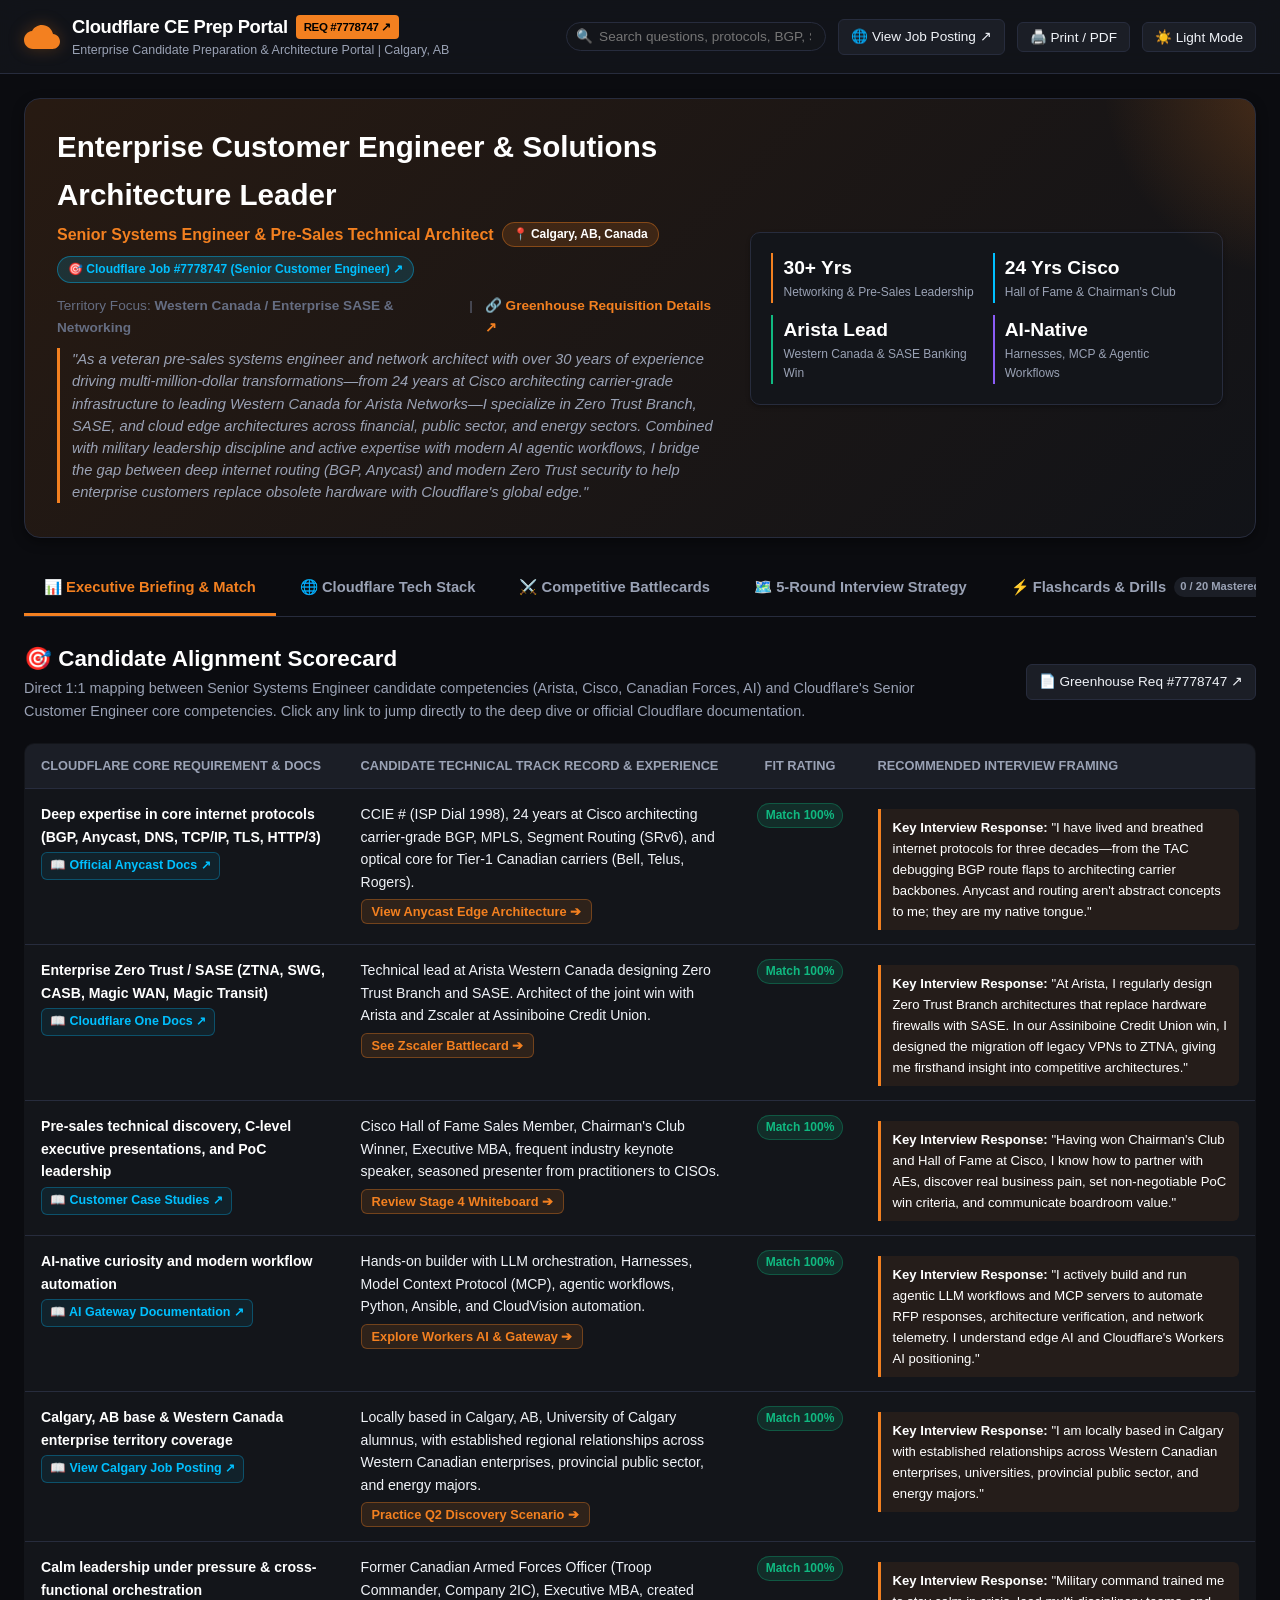
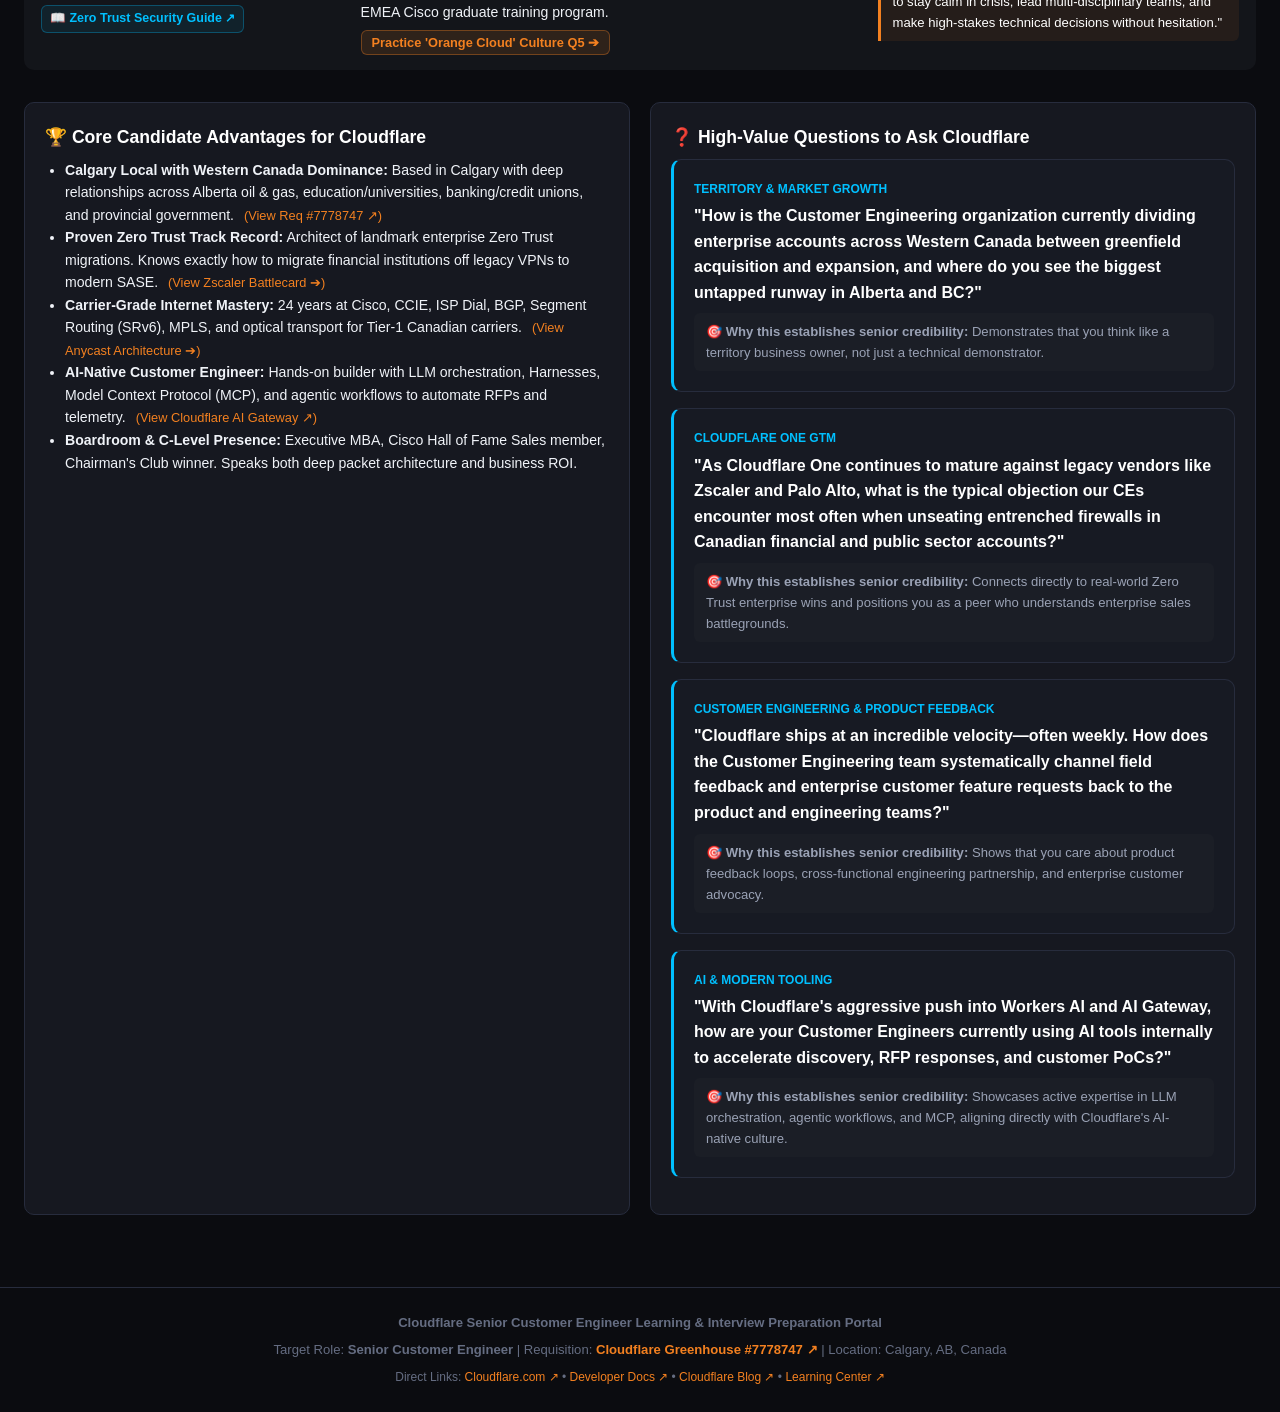
==== cloudflare-ce-prep/index.html @ 0f56efe7 "Initial commit: Cloudflare Senior Customer Engineer Interview Prep Portal" ====
<!DOCTYPE html>
<html lang="en">
<head>
  <meta charset="UTF-8">
  <meta name="viewport" content="width=device-width, initial-scale=1.0">
  <title>Cloudflare Senior Customer Engineer - Interview Preparation & Architecture Portal</title>
  <link rel="stylesheet" href="styles.css">
  <link rel="icon" href="data:image/svg+xml,<svg xmlns='http://www.w3.org/2000/svg' viewBox='0 0 24 24' fill='%23F38020'><path d='M19.35 10.04C18.67 6.59 15.64 4 12 4 9.11 4 6.6 5.64 5.35 8.04 2.34 8.36 0 10.91 0 14c0 3.31 2.69 6 6 6h13c2.76 0 5-2.24 5-5 0-2.64-2.05-4.78-4.65-4.96z'/></svg>">
</head>
<body>

  <!-- Top Navigation Bar -->
  <header class="top-nav">
    <div class="brand-section">
      <svg class="cf-cloud-logo" viewBox="0 0 24 24">
        <path d="M19.35 10.04C18.67 6.59 15.64 4 12 4 9.11 4 6.6 5.64 5.35 8.04 2.34 8.36 0 10.91 0 14c0 3.31 2.69 6 6 6h13c2.76 0 5-2.24 5-5 0-2.64-2.05-4.78-4.65-4.96z"/>
      </svg>
      <div class="brand-text">
        <h1>
          Cloudflare CE Prep Portal 
          <a href="https://job-boards.greenhouse.io/cloudflare/jobs/7778747?gh_jid=7778747" target="_blank" rel="noopener noreferrer" class="badge-orange-link" title="Click to view live job posting on Greenhouse">
            Req #7778747 ↗
          </a>
        </h1>
        <div class="brand-subtitle">Enterprise Candidate Preparation & Architecture Portal | Calgary, AB</div>
      </div>
    </div>

    <div class="nav-actions">
      <div class="search-container">
        <span class="search-icon">🔍</span>
        <input type="text" id="globalSearchInput" class="search-input" placeholder="Search questions, protocols, BGP, SASE...">
      </div>
      <a href="https://job-boards.greenhouse.io/cloudflare/jobs/7778747?gh_jid=7778747" target="_blank" rel="noopener noreferrer" class="action-btn" title="Open Job Requisition">
        🌐 View Job Posting ↗
      </a>
      <button class="action-btn" onclick="window.print()">🖨️ Print / PDF</button>
      <button class="theme-toggle-btn" id="themeToggleBtn">
        <span>☀️ Light Mode</span>
      </button>
    </div>
  </header>

  <!-- Main Container -->
  <main class="app-container">

    <!-- Candidate Hero Banner -->
    <section class="hero-banner">
      <div class="hero-grid">
        <div class="candidate-header" id="candidateHeader">
          <!-- Populated by app.js with active clickable links -->
        </div>
        <div class="hero-stats-card">
          <div class="stats-grid" id="heroStatsGrid">
            <!-- Populated by app.js -->
          </div>
        </div>
      </div>
    </section>

    <!-- Main Navigation Tabs (Clickable Anchors with URL Hash Synchronization) -->
    <nav class="main-tabs-container">
      <ul class="tab-nav">
        <li>
          <a href="#dashboardTab" class="tab-btn active" data-tab="dashboardTab">
            📊 Executive Briefing & Match
          </a>
        </li>
        <li>
          <a href="#techDeepDiveTab" class="tab-btn" data-tab="techDeepDiveTab">
            🌐 Cloudflare Tech Stack
          </a>
        </li>
        <li>
          <a href="#battlecardsTab" class="tab-btn" data-tab="battlecardsTab">
            ⚔️ Competitive Battlecards
          </a>
        </li>
        <li>
          <a href="#interviewStagesTab" class="tab-btn" data-tab="interviewStagesTab">
            🗺️ 5-Round Interview Strategy
          </a>
        </li>
        <li>
          <a href="#flashcardsTab" class="tab-btn" data-tab="flashcardsTab">
            ⚡ Flashcards & Drills <span class="tab-badge" id="masteredProgressText">0/20 Mastered</span>
          </a>
        </li>
        <li>
          <a href="#mockInterviewTab" class="tab-btn" data-tab="mockInterviewTab">
            🎯 Mock Interview Q&A
          </a>
        </li>
        <li>
          <a href="#troubleshootingTab" class="tab-btn" data-tab="troubleshootingTab">
            🔧 Troubleshooting Lab
          </a>
        </li>
        <li>
          <a href="#blueprintsTab" class="tab-btn" data-tab="blueprintsTab">
            📐 Architecture Blueprints
          </a>
        </li>
      </ul>
    </nav>

    <!-- TAB 1: Dashboard & Match Matrix -->
    <div class="tab-content active" id="dashboardTab">
      <div class="section-header">
        <div>
          <h2 class="section-title">🎯 Candidate Alignment Scorecard</h2>
          <p class="section-desc">
            Direct 1:1 mapping between Senior Systems Engineer candidate competencies (Arista, Cisco, Canadian Forces, AI) and Cloudflare's Senior Customer Engineer core competencies. Click any link to jump directly to the deep dive or official Cloudflare documentation.
          </p>
        </div>
        <a href="https://job-boards.greenhouse.io/cloudflare/jobs/7778747?gh_jid=7778747" target="_blank" rel="noopener noreferrer" class="action-btn">
          📄 Greenhouse Req #7778747 ↗
        </a>
      </div>

      <div style="overflow-x: auto; margin-bottom: 2rem;">
        <table class="matrix-table">
          <thead>
            <tr>
              <th>Cloudflare Core Requirement & Docs</th>
              <th>Candidate Technical Track Record & Experience</th>
              <th style="text-align: center;">Fit Rating</th>
              <th>Recommended Interview Framing</th>
            </tr>
          </thead>
          <tbody id="alignmentMatrixBody">
            <!-- Populated dynamically by app.js with click-through links -->
          </tbody>
        </table>
      </div>

      <!-- Quick Briefing Summary -->
      <div class="grid-2">
        <div class="card">
          <div class="card-title">
            <span>🏆 Core Candidate Advantages for Cloudflare</span>
          </div>
          <ul style="padding-left: 20px; font-size: 0.88rem; color: var(--text-main); line-height: 1.6;">
            <li>
              <strong>Calgary Local with Western Canada Dominance:</strong> Based in Calgary with deep relationships across Alberta oil & gas, education/universities, banking/credit unions, and provincial government.
              <a href="https://job-boards.greenhouse.io/cloudflare/jobs/7778747?gh_jid=7778747" target="_blank" rel="noopener noreferrer" style="margin-left: 6px; font-size: 0.8rem;">(View Req #7778747 ↗)</a>
            </li>
            <li>
              <strong>Proven Zero Trust Track Record:</strong> Architect of landmark enterprise Zero Trust migrations. Knows exactly how to migrate financial institutions off legacy VPNs to modern SASE.
              <a href="#battlecardsTab" onclick="window.switchTab('battlecardsTab')" style="margin-left: 6px; font-size: 0.8rem;">(View Zscaler Battlecard ➔)</a>
            </li>
            <li>
              <strong>Carrier-Grade Internet Mastery:</strong> 24 years at Cisco, CCIE, ISP Dial, BGP, Segment Routing (SRv6), MPLS, and optical transport for Tier-1 Canadian carriers.
              <a href="#techDeepDiveTab" onclick="window.switchTab('techDeepDiveTab')" style="margin-left: 6px; font-size: 0.8rem;">(View Anycast Architecture ➔)</a>
            </li>
            <li>
              <strong>AI-Native Customer Engineer:</strong> Hands-on builder with LLM orchestration, Harnesses, Model Context Protocol (MCP), and agentic workflows to automate RFPs and telemetry.
              <a href="https://developers.cloudflare.com/ai-gateway/" target="_blank" rel="noopener noreferrer" style="margin-left: 6px; font-size: 0.8rem;">(View Cloudflare AI Gateway ↗)</a>
            </li>
            <li>
              <strong>Boardroom & C-Level Presence:</strong> Executive MBA, Cisco Hall of Fame Sales member, Chairman's Club winner. Speaks both deep packet architecture and business ROI.
            </li>
          </ul>
        </div>

        <div class="card">
          <div class="card-title">
            <span>❓ High-Value Questions to Ask Cloudflare</span>
          </div>
          <div id="questionsForTimContainer">
            <!-- Populated by app.js -->
          </div>
        </div>
      </div>
    </div>

    <!-- TAB 2: Cloudflare Technology Stack Deep Dive -->
    <div class="tab-content" id="techDeepDiveTab">
      <div class="section-header">
        <div>
          <h2 class="section-title">🌐 Cloudflare Edge Architecture & Product Deep Dive</h2>
          <p class="section-desc">
            Deep technical architecture guides on Cloudflare's core pillars with direct click-throughs to official Cloudflare developer documentation and interactive practice modules.
          </p>
        </div>
      </div>

      <div class="grid-2" id="techDeepDiveContainer">
        <!-- Populated dynamically by app.js with external docs & internal links -->
      </div>
    </div>

    <!-- TAB 3: Competitive Battlecards -->
    <div class="tab-content" id="battlecardsTab">
      <div class="section-header">
        <div>
          <h2 class="section-title">⚔️ Competitive Battlecards: Cloudflare vs Legacy & SASE Vendors</h2>
          <p class="section-desc">
            How to decisively win against Zscaler, Palo Alto Networks, Fortinet, and Akamai during technical discovery and architectural shootouts, leveraged by real-world enterprise pre-sales experience.
          </p>
        </div>
      </div>

      <div class="grid-2" id="battlecardsContainer">
        <!-- Populated by app.js with comparison links -->
      </div>
    </div>

    <!-- TAB 4: 5-Stage Interview Process Strategy -->
    <div class="tab-content" id="interviewStagesTab">
      <div class="section-header">
        <div>
          <h2 class="section-title">🗺️ 5-Round Interview Strategy & Playbook</h2>
          <p class="section-desc">
            Step-by-step navigation through the entire Cloudflare hiring process—from the initial Recruiter Screen to the technical architecture whiteboard and "The Orange Cloud" cultural round.
          </p>
        </div>
      </div>

      <div id="interviewStagesContainer">
        <!-- Populated by app.js -->
      </div>
    </div>

    <!-- TAB 5: Interactive Flashcards & Drills -->
    <div class="tab-content" id="flashcardsTab">
      <div class="section-header">
        <div>
          <h2 class="section-title">⚡ Interactive Technical Flashcards & Drills</h2>
          <p class="section-desc">
            Test and sharpen your recall on Anycast, Cloudflare One, MTU clamping, 5xx status codes, and consultative sales methodology. Click card or press <strong>Space</strong> to flip; use <strong>Arrow keys</strong> to navigate. Click through to official documentation on each card.
          </p>
        </div>
      </div>

      <div class="flashcard-controls">
        <div class="category-filter-bar" id="cardCategoryFilters">
          <!-- Populated by app.js -->
        </div>
        <button class="action-btn" id="toggleMasteredBtn">⭐ Mark as Mastered</button>
      </div>

      <div class="flashcard-scene">
        <div class="flashcard" id="activeFlashcard">
          <!-- Front Face -->
          <div class="flashcard-face flashcard-front">
            <div class="card-top-bar">
              <span class="card-badge badge-orange" id="cardCategoryText">Category</span>
              <span class="card-num-indicator" id="cardCounterIndicator">Card 1 of 20</span>
            </div>
            <div class="card-question-text" id="cardQuestionText">
              Loading question...
            </div>
            <div class="card-bottom-bar">
              <span>Press Space or Click to Reveal Answer</span>
              <span class="flip-prompt">🔄 Flip Card</span>
            </div>
          </div>

          <!-- Back Face -->
          <div class="flashcard-face flashcard-back">
            <div class="card-top-bar">
              <span class="card-badge badge-green">Answer & Analysis</span>
              <span class="card-num-indicator">Cloudflare Architecture</span>
            </div>
            <div class="card-answer-text" id="cardAnswerText">
              Loading answer...
            </div>
            <div id="cardTakeawayText" style="font-size: 0.85rem; color: var(--cf-orange); margin-top: 10px; border-top: 1px solid var(--border-color); padding-top: 8px;">
            </div>
            <div class="card-bottom-bar">
              <span>Click to Flip Back</span>
              <span class="flip-prompt">🔄 Flip</span>
            </div>
          </div>
        </div>
      </div>

      <div class="flashcard-deck-nav">
        <button class="deck-nav-btn" id="prevCardBtn" title="Previous Card (Left Arrow)">◀</button>
        <button class="deck-nav-btn" id="nextCardBtn" title="Next Card (Right Arrow)">▶</button>
      </div>
    </div>

    <!-- TAB 6: Mock Interview Simulator -->
    <div class="tab-content" id="mockInterviewTab">
      <div class="section-header">
        <div>
          <h2 class="section-title">🎯 Mock Interview Practice Simulator</h2>
          <p class="section-desc">
            Real questions asked in Cloudflare Customer Engineer interviews. Practice delivering crisp, high-impact 2-minute answers using the built-in timer. Click external references to read official Cloudflare articles on each topic.
          </p>
        </div>
      </div>

      <!-- Practice Timer Bar -->
      <div class="interview-tool-bar">
        <div style="display: flex; align-items: center; gap: 12px;">
          <div class="timer-box">
            <span style="font-size: 0.85rem; color: var(--text-muted);">Pacing Timer:</span>
            <span class="timer-display" id="timerDisplay">02:00</span>
          </div>
          <button class="action-btn" id="timerToggleBtn">▶️ Start</button>
          <button class="action-btn" id="timerResetBtn">🔄 Reset</button>
        </div>
        <div style="font-size: 0.82rem; color: var(--text-dim);">
          💡 Aim for 90 to 120 seconds per answer: Situation -> Architectural Decision -> Measurable Business Outcome.
        </div>
      </div>

      <div id="mockInterviewList">
        <!-- Populated by app.js with documentation links & practice timers -->
      </div>
    </div>

    <!-- TAB 7: Troubleshooting Lab -->
    <div class="tab-content" id="troubleshootingTab">
      <div class="section-header">
        <div>
          <h2 class="section-title">🔧 Cloudflare 5xx Error Diagnostic Lab</h2>
          <p class="section-desc">
            Customer Engineers must be master troubleshooters under pressure. Click through the error codes below for root cause analysis, exact CLI diagnostic commands, and direct links to official Cloudflare troubleshooting documentation.
          </p>
        </div>
      </div>

      <div class="error-tabs" id="errorTabsNav">
        <!-- Populated by app.js -->
      </div>

      <div class="trouble-detail-card" id="errorDetailCard">
        <!-- Populated by app.js -->
      </div>
    </div>

    <!-- TAB 8: Architecture Blueprints -->
    <div class="tab-content" id="blueprintsTab">
      <div class="section-header">
        <div>
          <h2 class="section-title">📐 Enterprise Architecture Blueprints</h2>
          <p class="section-desc">
            Visual reference diagrams for whiteboarding during Stage 4 of the interview: Cloudflare One SASE migration, Magic Transit DDoS protection, and Keyless SSL banking architecture.
          </p>
        </div>
      </div>

      <!-- Blueprint 1: Cloudflare One Hybrid Enterprise Migration -->
      <div class="blueprint-card">
        <div class="card-title">
          <span>🏛️ Blueprint 1: Financial / Enterprise Zero Trust Migration (Reference Blueprint)</span>
          <div style="display: flex; gap: 8px;">
            <a href="https://developers.cloudflare.com/cloudflare-one/architecture/" target="_blank" rel="noopener noreferrer" class="external-doc-link">
              📚 Reference Architecture Docs ↗
            </a>
            <span class="card-badge badge-blue">Cloudflare One</span>
          </div>
        </div>
        <p style="font-size: 0.88rem; color: var(--text-muted); margin-bottom: 12px;">
          How an Enterprise Customer Engineer architects a zero trust migration for an enterprise with 50+ branches and 3,000 hybrid workers from expensive MPLS and legacy VPN concentrators to Cloudflare Magic WAN + Cloudflare Access.
        </p>

        <div class="blueprint-diagram">
+----------------------------------------------------------------------------------------------------+
|                                 ENTERPRISE EDGE TRANSFORMATION BLUEPRINT                           |
+----------------------------------------------------------------------------------------------------+

 [ REMOTE / HYBRID WORKERS ]                [ BRANCH OFFICES (50 Sites) ]
  - Laptops / Mobile Devices                 - Dual Commodity Broadband (Internet)
  - Cloudflare WARP Client (WireGuard)       - Existing Edge Router / CPE
          |                                            |
          | WireGuard Encrypted                        | Anycast GRE / IPsec Tunnels
          v                                            v
+----------------------------------------------------------------------------------------------------+
|                         CLOUDFLARE GLOBAL ANYCAST EDGE (330+ Cities)                               |
|                                                                                                    |
|  [ MAGIC WAN ] <---> [ CLOUDFLARE GATEWAY ] <---> [ CLOUDFLARE ACCESS (ZTNA) ]                     |
|  * Anycast GRE/IPsec   * Outbound SWG & DNS Filter  * Identity-Aware Reverse Proxy (Okta/Azure AD) |
|  * Auto MSS Clamping   * DLP & Remote Browser Isol. * Device Posture Validation (CrowdStrike)       |
|  * Magic Firewall L4   * Full TLS Inspection        * Zero Open Inbound Ports                       |
|                                                                                                    |
|                     [ ARGO SMART ROUTING & PRIVATE FIBER BACKBONE ]                                |
+----------------------------------------------------------------------------------------------------+
                 |                                                |
                 | Outbound-only TLS Tunnel                       | Magic WAN Anycast Direct
                 | ('cloudflared' Daemon)                         | Tunnel Interconnect
                 v                                                v
    +---------------------------+                    +---------------------------+
    |   AWS / AZURE CLOUD VPC   |                    | ON-PREM DATA CENTER (HQ)  |
    |  - Internal Microservices |                    |  - Core Banking / ERP     |
    |  - Zero Public Inbound IPs|                    |  - Active Directory / HSM |
    |  - No VPN Concentrators   |                    |  - Keyless SSL Key Server |
    +---------------------------+                    +---------------------------+
        </div>
        <div class="talking-point-box">
          💡 <strong>Whiteboard Narrative:</strong> "Notice that the corporate data center and cloud VPCs have ZERO open inbound firewall ports. Inbound attacks are physically impossible because traffic is pulled via outbound-only 'cloudflared' tunnels. Branch offices route directly to Cloudflare via Anycast GRE, cutting MPLS costs by over 50% while improving latency."
        </div>
        <div style="margin-top: 10px; display: flex; gap: 10px;">
          <button class="click-through-btn" onclick="window.switchTab('battlecardsTab')">
            ⚔️ Review Zscaler Battlecard ➔
          </button>
          <a href="https://developers.cloudflare.com/cloudflare-one/connections/connect-networks/" target="_blank" rel="noopener noreferrer" class="external-doc-link">
            📖 'cloudflared' Tunnel Guide ↗
          </a>
        </div>
      </div>

      <!-- Blueprint 2: Magic Transit DDoS Scrubbing -->
      <div class="blueprint-card">
        <div class="card-title">
          <span>🛡️ Blueprint 2: Magic Transit & BGP Anycast DDoS Mitigation</span>
          <div style="display: flex; gap: 8px;">
            <a href="https://developers.cloudflare.com/magic-transit/" target="_blank" rel="noopener noreferrer" class="external-doc-link">
              📚 Magic Transit Docs ↗
            </a>
            <span class="card-badge badge-orange">Layer 3/4 Protection</span>
          </div>
        </div>
        <p style="font-size: 0.88rem; color: var(--text-muted); margin-bottom: 12px;">
          How Cloudflare protects customer IP subnets (/24 or larger) from multi-terabit volumetric attacks without latency-inducing scrubbing centers.
        </p>

        <div class="blueprint-diagram">
           [ MALICIOUS ACTOR / BOTNET ]                       [ LEGITIMATE USERS / CLIENTS ]
             (800 Gbps SYN/UDP Flood)                            (Normal TCP / Web Traffic)
                        \                                                    /
                         \                                                  /
                          v                                                v
            +------------------------------------------------------------------------------------+
            |                          GLOBAL INTERNET ROUTING (BGP)                             |
            |   Cloudflare announces Customer /24 IP Prefix from ALL 330+ Cities via BGP Anycast |
            +------------------------------------------------------------------------------------+
                                                      |
                                                      v
            +------------------------------------------------------------------------------------+
            |                       CLOUDFLARE ANYCAST EDGE DATA CENTERS                         |
            |                                                                                    |
            |   [ POP 1: Calgary ]               [ POP 2: Seattle ]            [ POP 3: Frankfurt]  |
            |   Absorbs 4 Gbps                   Absorbs 8 Gbps                Absorbs 12 Gbps       |
            |          |                                |                             |          |
            |   [ GATEBOT & XDP/eBPF ]           [ GATEBOT & XDP/eBPF ]        [ GATEBOT & eBPF ]|
            |   Drops volumetric attack          Drops volumetric attack       Drops attack      |
            |   at NIC line-rate (0ms)           at NIC line-rate              at NIC line-rate  |
            |                                                                                    |
            |                     >>> ONLY CLEAN, FILTERED TRAFFIC REMAINS <<<                   |
            +------------------------------------------------------------------------------------+
                                                      |
                                                      | Clean Packets Encapsulated via
                                                      | Anycast GRE / IPsec or Cloudflare Network
                                                      | Interconnect (CNI)
                                                      v
                                      +-------------------------------+
                                      | CUSTOMER ON-PREM DATA CENTER  |
                                      |   - Edge Routers & Servers    |
                                      |   - Normal, Uninterrupted Op  |
                                      +-------------------------------+
        </div>
        <div class="talking-point-box">
          💡 <strong>Whiteboard Narrative:</strong> "Unlike legacy DDoS vendors who divert traffic to centralized 'scrubbing centers' causing massive latency spikes, Cloudflare absorbs volumetric attacks locally using Gatebot and eBPF at line rate on the NIC. The customer's on-prem router only receives clean, decapsulated packets via Anycast GRE."
        </div>
        <div style="margin-top: 10px; display: flex; gap: 10px;">
          <button class="click-through-btn" onclick="window.switchTab('mockInterviewTab', 'accordion-q7')">
            🎯 Practice DDoS Mitigation Scenario (Q7) ➔
          </button>
          <a href="https://blog.cloudflare.com/how-cloudflare-mitigates-bgp-leaks/" target="_blank" rel="noopener noreferrer" class="external-doc-link">
            📖 BGP Route Leak Mitigation Blog ↗
          </a>
        </div>
      </div>
    </div>

  </main>

  <!-- Footer -->
  <footer>
    <div style="margin-bottom: 6px;">
      <strong>Cloudflare Senior Customer Engineer Learning & Interview Preparation Portal</strong>
    </div>
    <div style="margin-bottom: 8px;">
      Target Role: <strong>Senior Customer Engineer</strong> | 
      Requisition: <a href="https://job-boards.greenhouse.io/cloudflare/jobs/7778747?gh_jid=7778747" target="_blank" rel="noopener noreferrer" style="font-weight: 700; color: var(--cf-orange);">Cloudflare Greenhouse #7778747 ↗</a> | 
      Location: Calgary, AB, Canada
    </div>
    <div style="font-size: 0.75rem; color: var(--text-dim);">
      Direct Links: 
      <a href="https://www.cloudflare.com" target="_blank" rel="noopener noreferrer">Cloudflare.com ↗</a> &bull; 
      <a href="https://developers.cloudflare.com" target="_blank" rel="noopener noreferrer">Developer Docs ↗</a> &bull; 
      <a href="https://blog.cloudflare.com" target="_blank" rel="noopener noreferrer">Cloudflare Blog ↗</a> &bull; 
      <a href="https://www.cloudflare.com/learning/" target="_blank" rel="noopener noreferrer">Learning Center ↗</a>
    </div>
  </footer>

  <script src="data.js"></script>
  <script src="app.js"></script>
</body>
</html>
---- cloudflare-ce-prep/styles.css ----
:root {
  --bg-primary: #0b0c10;
  --bg-secondary: #13151a;
  --bg-tertiary: #1b1e26;
  --bg-card: rgba(24, 27, 36, 0.85);
  --bg-card-hover: rgba(32, 36, 48, 0.95);
  --border-color: #272c3d;
  --border-focus: #f38020;
  
  --text-main: #f0f3f8;
  --text-muted: #9aa2b5;
  --text-dim: #656d82;

  --cf-orange: #f38020;
  --cf-orange-hover: #faad3f;
  --cf-orange-glow: rgba(243, 128, 32, 0.25);
  
  --accent-blue: #00c0ff;
  --accent-green: #10b981;
  --accent-purple: #8b5cf6;
  --accent-red: #ef4444;
  --accent-amber: #f59e0b;

  --font-sans: -apple-system, BlinkMacSystemFont, "Segoe UI", Roboto, "Helvetica Neue", Arial, sans-serif;
  --font-mono: "SF Mono", Consolas, "Liberation Mono", Menlo, Courier, monospace;

  --shadow-sm: 0 2px 4px rgba(0, 0, 0, 0.3);
  --shadow-md: 0 4px 12px rgba(0, 0, 0, 0.4);
  --shadow-lg: 0 8px 24px rgba(0, 0, 0, 0.5);
  --shadow-orange: 0 0 20px rgba(243, 128, 32, 0.3);

  --radius-sm: 6px;
  --radius-md: 10px;
  --radius-lg: 16px;
  --radius-full: 9999px;
  
  --transition: all 0.2s cubic-bezier(0.16, 1, 0.3, 1);
}

/* Light Mode Overrides */
body.light-theme {
  --bg-primary: #f6f8fb;
  --bg-secondary: #ffffff;
  --bg-tertiary: #edf1f7;
  --bg-card: #ffffff;
  --bg-card-hover: #f9fbfd;
  --border-color: #d8e0eb;
  --text-main: #111827;
  --text-muted: #4b5563;
  --text-dim: #9ca3af;
  --shadow-sm: 0 1px 3px rgba(0, 0, 0, 0.08);
  --shadow-md: 0 4px 6px -1px rgba(0, 0, 0, 0.1);
  --shadow-lg: 0 10px 15px -3px rgba(0, 0, 0, 0.1);
}

* {
  box-sizing: border-box;
  margin: 0;
  padding: 0;
}

body {
  font-family: var(--font-sans);
  background-color: var(--bg-primary);
  color: var(--text-main);
  line-height: 1.6;
  overflow-x: hidden;
  min-height: 100vh;
}

/* Global Link Styling */
a {
  color: var(--cf-orange);
  text-decoration: none;
  transition: var(--transition);
  cursor: pointer;
}

a:hover {
  color: var(--cf-orange-hover);
  text-decoration: underline;
}

/* Specific Click-Through & Pill Links */
.click-through-btn, .click-through-link {
  display: inline-flex;
  align-items: center;
  gap: 6px;
  background: rgba(243, 128, 32, 0.12);
  color: var(--cf-orange);
  border: 1px solid rgba(243, 128, 32, 0.35);
  padding: 4px 10px;
  border-radius: var(--radius-sm);
  font-size: 0.8rem;
  font-weight: 600;
  text-decoration: none;
  cursor: pointer;
  transition: var(--transition);
  margin-top: 6px;
}

.click-through-btn:hover, .click-through-link:hover {
  background: var(--cf-orange);
  color: #000;
  border-color: var(--cf-orange);
  text-decoration: none;
  box-shadow: 0 0 10px var(--cf-orange-glow);
  transform: translateY(-1px);
}

.external-doc-link {
  display: inline-flex;
  align-items: center;
  gap: 5px;
  color: var(--accent-blue);
  background: rgba(0, 192, 255, 0.08);
  border: 1px solid rgba(0, 192, 255, 0.3);
  padding: 3px 8px;
  border-radius: var(--radius-sm);
  font-size: 0.78rem;
  font-weight: 600;
  text-decoration: none;
  transition: var(--transition);
  margin-top: 4px;
}

.external-doc-link:hover {
  background: var(--accent-blue);
  color: #000;
  border-color: var(--accent-blue);
  text-decoration: none;
  transform: translateY(-1px);
}

/* Header & Top Bar */
.top-nav {
  position: sticky;
  top: 0;
  z-index: 100;
  background-color: rgba(19, 21, 26, 0.94);
  backdrop-filter: blur(12px);
  border-bottom: 1px solid var(--border-color);
  padding: 0.75rem 1.5rem;
  display: flex;
  justify-content: space-between;
  align-items: center;
}

.brand-section {
  display: flex;
  align-items: center;
  gap: 12px;
}

.cf-cloud-logo {
  width: 36px;
  height: 36px;
  fill: var(--cf-orange);
  filter: drop-shadow(0 0 8px var(--cf-orange-glow));
}

.brand-text h1 {
  font-size: 1.15rem;
  font-weight: 700;
  color: #fff;
  letter-spacing: -0.02em;
  display: flex;
  align-items: center;
  gap: 8px;
}

.badge-orange-link {
  background: var(--cf-orange);
  color: #000 !important;
  font-size: 0.72rem;
  font-weight: 800;
  padding: 3px 8px;
  border-radius: 4px;
  text-transform: uppercase;
  text-decoration: none !important;
  display: inline-flex;
  align-items: center;
  gap: 4px;
  transition: var(--transition);
}

.badge-orange-link:hover {
  background: var(--cf-orange-hover);
  box-shadow: 0 0 12px var(--cf-orange-glow);
  transform: translateY(-1px);
}

.brand-subtitle {
  font-size: 0.78rem;
  color: var(--text-muted);
}

.nav-actions {
  display: flex;
  align-items: center;
  gap: 12px;
}

.theme-toggle-btn, .action-btn {
  background: var(--bg-tertiary);
  color: var(--text-main);
  border: 1px solid var(--border-color);
  padding: 6px 12px;
  border-radius: var(--radius-sm);
  cursor: pointer;
  font-size: 0.85rem;
  display: flex;
  align-items: center;
  gap: 6px;
  text-decoration: none;
  transition: var(--transition);
}

.theme-toggle-btn:hover, .action-btn:hover {
  background: var(--border-color);
  border-color: var(--cf-orange);
  color: #fff;
  text-decoration: none;
}

/* App Container */
.app-container {
  max-width: 1400px;
  margin: 0 auto;
  padding: 1.5rem;
}

/* Candidate Hero Banner */
.hero-banner {
  background: linear-gradient(135deg, rgba(243, 128, 32, 0.12) 0%, rgba(19, 21, 26, 0.8) 100%);
  border: 1px solid var(--border-color);
  border-radius: var(--radius-lg);
  padding: 1.5rem 2rem;
  margin-bottom: 1.5rem;
  position: relative;
  overflow: hidden;
  box-shadow: var(--shadow-md);
}

.hero-banner::after {
  content: "";
  position: absolute;
  top: -50%;
  right: -20%;
  width: 400px;
  height: 400px;
  background: radial-gradient(circle, var(--cf-orange-glow) 0%, transparent 70%);
  pointer-events: none;
}

.hero-grid {
  display: grid;
  grid-template-columns: 1.4fr 1fr;
  gap: 2rem;
  align-items: center;
}

.candidate-header h2 {
  font-size: 1.85rem;
  font-weight: 800;
  color: #fff;
  margin-bottom: 4px;
}

.candidate-title {
  font-size: 1rem;
  color: var(--cf-orange);
  font-weight: 600;
  margin-bottom: 12px;
  display: flex;
  flex-wrap: wrap;
  gap: 8px;
  align-items: center;
}

.candidate-pill {
  background: rgba(243, 128, 32, 0.15);
  border: 1px solid rgba(243, 128, 32, 0.4);
  color: #fff;
  font-size: 0.75rem;
  padding: 2px 10px;
  border-radius: var(--radius-full);
}

.target-job-link {
  background: rgba(0, 192, 255, 0.15);
  border: 1px solid rgba(0, 192, 255, 0.4);
  color: var(--accent-blue) !important;
  font-size: 0.75rem;
  padding: 3px 10px;
  border-radius: var(--radius-full);
  display: inline-flex;
  align-items: center;
  gap: 5px;
  font-weight: 700;
  text-decoration: none !important;
  transition: var(--transition);
}

.target-job-link:hover {
  background: var(--accent-blue);
  color: #000 !important;
  box-shadow: 0 0 12px rgba(0, 192, 255, 0.4);
  transform: translateY(-1px);
}

.contact-links-bar {
  display: flex;
  gap: 12px;
  margin-top: 8px;
  font-size: 0.85rem;
}

.contact-link {
  color: var(--text-muted);
  display: inline-flex;
  align-items: center;
  gap: 4px;
  text-decoration: none;
}

.contact-link:hover {
  color: var(--cf-orange);
  text-decoration: underline;
}

.pitch-quote {
  font-style: italic;
  font-size: 0.92rem;
  color: var(--text-muted);
  border-left: 3px solid var(--cf-orange);
  padding-left: 12px;
  margin: 10px 0;
  line-height: 1.5;
}

.hero-stats-card {
  background: var(--bg-secondary);
  border: 1px solid var(--border-color);
  border-radius: var(--radius-md);
  padding: 1.25rem;
  box-shadow: var(--shadow-sm);
}

.stats-grid {
  display: grid;
  grid-template-columns: repeat(2, 1fr);
  gap: 12px;
}

.stat-item {
  border-left: 2px solid var(--border-color);
  padding-left: 10px;
}

.stat-item.highlight-orange { border-color: var(--cf-orange); }
.stat-item.highlight-blue { border-color: var(--accent-blue); }
.stat-item.highlight-green { border-color: var(--accent-green); }
.stat-item.highlight-purple { border-color: var(--accent-purple); }

.stat-value {
  font-size: 1.2rem;
  font-weight: 800;
  color: #fff;
}

.stat-label {
  font-size: 0.75rem;
  color: var(--text-muted);
}

/* Main Navigation Tabs */
.main-tabs-container {
  margin-bottom: 1.5rem;
  border-bottom: 1px solid var(--border-color);
  display: flex;
  justify-content: space-between;
  align-items: center;
  overflow-x: auto;
}

.tab-nav {
  display: flex;
  gap: 4px;
  list-style: none;
}

.tab-btn {
  background: transparent;
  border: none;
  border-bottom: 3px solid transparent;
  color: var(--text-muted);
  font-size: 0.92rem;
  font-weight: 600;
  padding: 0.85rem 1.25rem;
  cursor: pointer;
  display: flex;
  align-items: center;
  gap: 8px;
  white-space: nowrap;
  text-decoration: none !important;
  transition: var(--transition);
}

.tab-btn:hover {
  color: #fff;
  border-bottom-color: rgba(243, 128, 32, 0.4);
}

.tab-btn.active {
  color: var(--cf-orange);
  border-bottom-color: var(--cf-orange);
}

.tab-badge {
  background: var(--bg-tertiary);
  color: var(--text-muted);
  font-size: 0.7rem;
  padding: 1px 6px;
  border-radius: var(--radius-full);
}

.tab-btn.active .tab-badge {
  background: var(--cf-orange);
  color: #000;
}

/* Global Search Input in Nav */
.search-container {
  position: relative;
  min-width: 260px;
}

.search-input {
  width: 100%;
  background: var(--bg-secondary);
  border: 1px solid var(--border-color);
  border-radius: var(--radius-full);
  color: var(--text-main);
  padding: 6px 14px 6px 32px;
  font-size: 0.85rem;
  outline: none;
  transition: var(--transition);
}

.search-input:focus {
  border-color: var(--cf-orange);
  box-shadow: 0 0 10px var(--cf-orange-glow);
}

.search-icon {
  position: absolute;
  left: 10px;
  top: 50%;
  transform: translateY(-50%);
  color: var(--text-dim);
  font-size: 0.85rem;
}

/* Tab Panels */
.tab-content {
  display: none;
  animation: fadeIn 0.25s ease-in-out;
}

.tab-content.active {
  display: block;
}

@keyframes fadeIn {
  from { opacity: 0; transform: translateY(6px); }
  to { opacity: 1; transform: translateY(0); }
}

/* Grid Layouts */
.section-header {
  margin-bottom: 1.25rem;
  display: flex;
  justify-content: space-between;
  align-items: center;
  flex-wrap: wrap;
  gap: 12px;
}

.section-title {
  font-size: 1.4rem;
  font-weight: 700;
  color: #fff;
  display: flex;
  align-items: center;
  gap: 10px;
}

.section-desc {
  font-size: 0.9rem;
  color: var(--text-muted);
  max-width: 900px;
}

.grid-2 {
  display: grid;
  grid-template-columns: repeat(2, 1fr);
  gap: 1.25rem;
}

.grid-3 {
  display: grid;
  grid-template-columns: repeat(3, 1fr);
  gap: 1.25rem;
}

/* Card Styling */
.card {
  background: var(--bg-card);
  border: 1px solid var(--border-color);
  border-radius: var(--radius-md);
  padding: 1.25rem;
  transition: var(--transition);
  position: relative;
  display: flex;
  flex-direction: column;
}

.card:hover {
  border-color: rgba(243, 128, 32, 0.5);
  box-shadow: var(--shadow-md);
}

.card-title {
  font-size: 1.1rem;
  font-weight: 700;
  color: #fff;
  margin-bottom: 8px;
  display: flex;
  align-items: center;
  justify-content: space-between;
  flex-wrap: wrap;
  gap: 8px;
}

.card-badge {
  font-size: 0.7rem;
  padding: 2px 8px;
  border-radius: var(--radius-full);
  text-transform: uppercase;
  font-weight: 700;
}

.badge-blue { background: rgba(0, 192, 255, 0.15); color: var(--accent-blue); border: 1px solid rgba(0, 192, 255, 0.3); }
.badge-green { background: rgba(16, 185, 129, 0.15); color: var(--accent-green); border: 1px solid rgba(16, 185, 129, 0.3); }
.badge-purple { background: rgba(139, 92, 246, 0.15); color: var(--accent-purple); border: 1px solid rgba(139, 92, 246, 0.3); }
.badge-orange { background: rgba(243, 128, 32, 0.15); color: var(--cf-orange); border: 1px solid rgba(243, 128, 32, 0.3); }

/* Alignment Matrix Table */
.matrix-table {
  width: 100%;
  border-collapse: collapse;
  background: var(--bg-secondary);
  border: 1px solid var(--border-color);
  border-radius: var(--radius-md);
  overflow: hidden;
}

.matrix-table th {
  background: var(--bg-tertiary);
  color: var(--text-muted);
  font-size: 0.8rem;
  font-weight: 700;
  text-transform: uppercase;
  text-align: left;
  padding: 12px 16px;
  border-bottom: 1px solid var(--border-color);
}

.matrix-table td {
  padding: 14px 16px;
  border-bottom: 1px solid var(--border-color);
  font-size: 0.88rem;
  vertical-align: top;
}

.matrix-table tr:hover {
  background: rgba(255, 255, 255, 0.02);
}

.rating-pill {
  background: rgba(16, 185, 129, 0.15);
  color: var(--accent-green);
  border: 1px solid rgba(16, 185, 129, 0.3);
  font-weight: 700;
  font-size: 0.75rem;
  padding: 2px 8px;
  border-radius: var(--radius-full);
  display: inline-block;
}

.talking-point-box {
  background: rgba(243, 128, 32, 0.08);
  border-left: 3px solid var(--cf-orange);
  padding: 8px 12px;
  border-radius: 0 var(--radius-sm) var(--radius-sm) 0;
  margin-top: 6px;
  font-size: 0.82rem;
  color: #fff;
}

/* Flashcards Interactive Deck */
.flashcard-controls {
  display: flex;
  justify-content: space-between;
  align-items: center;
  margin-bottom: 1rem;
  flex-wrap: wrap;
  gap: 12px;
}

.category-filter-bar {
  display: flex;
  gap: 6px;
  flex-wrap: wrap;
}

.filter-btn {
  background: var(--bg-secondary);
  color: var(--text-muted);
  border: 1px solid var(--border-color);
  padding: 6px 12px;
  border-radius: var(--radius-full);
  font-size: 0.8rem;
  cursor: pointer;
  transition: var(--transition);
}

.filter-btn.active, .filter-btn:hover {
  background: var(--cf-orange);
  color: #000;
  font-weight: 600;
  border-color: var(--cf-orange);
}

.flashcard-scene {
  perspective: 1200px;
  max-width: 850px;
  margin: 0 auto 1.5rem auto;
  height: 380px;
  cursor: pointer;
}

.flashcard {
  width: 100%;
  height: 100%;
  position: relative;
  transform-style: preserve-3d;
  transition: transform 0.5s cubic-bezier(0.4, 0, 0.2, 1);
  border-radius: var(--radius-lg);
  box-shadow: var(--shadow-lg);
}

.flashcard.flipped {
  transform: rotateY(180deg);
}

.flashcard-face {
  position: absolute;
  width: 100%;
  height: 100%;
  backface-visibility: hidden;
  border-radius: var(--radius-lg);
  border: 2px solid var(--border-color);
  padding: 2rem 2.5rem;
  display: flex;
  flex-direction: column;
  justify-content: space-between;
  background: linear-gradient(145deg, var(--bg-secondary) 0%, var(--bg-tertiary) 100%);
}

.flashcard-face.flashcard-front {
  border-color: rgba(243, 128, 32, 0.4);
}

.flashcard-face.flashcard-back {
  transform: rotateY(180deg);
  background: linear-gradient(145deg, #151821 0%, #1c212e 100%);
  border-color: var(--cf-orange);
}

.card-top-bar {
  display: flex;
  justify-content: space-between;
  align-items: center;
}

.card-num-indicator {
  font-family: var(--font-mono);
  font-size: 0.8rem;
  color: var(--text-dim);
}

.card-question-text {
  font-size: 1.35rem;
  font-weight: 700;
  color: #fff;
  line-height: 1.45;
}

.card-answer-text {
  font-size: 1rem;
  color: var(--text-main);
  line-height: 1.6;
  white-space: pre-line;
  overflow-y: auto;
  padding-right: 8px;
  max-height: 200px;
}

.card-bottom-bar {
  display: flex;
  justify-content: space-between;
  align-items: center;
  font-size: 0.82rem;
  color: var(--text-dim);
}

.flip-prompt {
  display: flex;
  align-items: center;
  gap: 6px;
  color: var(--cf-orange);
  font-weight: 600;
}

.flashcard-deck-nav {
  display: flex;
  justify-content: center;
  align-items: center;
  gap: 16px;
}

.deck-nav-btn {
  background: var(--bg-tertiary);
  color: #fff;
  border: 1px solid var(--border-color);
  width: 44px;
  height: 44px;
  border-radius: 50%;
  display: flex;
  align-items: center;
  justify-content: center;
  cursor: pointer;
  transition: var(--transition);
  font-size: 1.1rem;
}

.deck-nav-btn:hover {
  background: var(--cf-orange);
  color: #000;
  border-color: var(--cf-orange);
}

/* Mock Interview Interactive Simulator */
.interview-tool-bar {
  background: var(--bg-secondary);
  border: 1px solid var(--border-color);
  border-radius: var(--radius-md);
  padding: 1rem 1.25rem;
  margin-bottom: 1.5rem;
  display: flex;
  justify-content: space-between;
  align-items: center;
  flex-wrap: wrap;
  gap: 12px;
}

.timer-box {
  display: flex;
  align-items: center;
  gap: 10px;
  background: var(--bg-tertiary);
  padding: 6px 14px;
  border-radius: var(--radius-full);
  border: 1px solid var(--border-color);
}

.timer-display {
  font-family: var(--font-mono);
  font-size: 1.2rem;
  font-weight: 700;
  color: var(--cf-orange);
}

.timer-btn {
  background: transparent;
  border: none;
  color: var(--text-muted);
  cursor: pointer;
  font-size: 0.85rem;
  display: flex;
  align-items: center;
}

.timer-btn:hover {
  color: #fff;
}

.question-accordion {
  border: 1px solid var(--border-color);
  border-radius: var(--radius-md);
  margin-bottom: 1rem;
  background: var(--bg-secondary);
  overflow: hidden;
  transition: var(--transition);
}

.accordion-header {
  padding: 1.1rem 1.4rem;
  display: flex;
  justify-content: space-between;
  align-items: center;
  cursor: pointer;
  background: var(--bg-card);
  user-select: none;
}

.accordion-header:hover {
  background: var(--bg-card-hover);
}

.accordion-title-group {
  display: flex;
  align-items: center;
  gap: 12px;
}

.accordion-title {
  font-size: 1.05rem;
  font-weight: 700;
  color: #fff;
}

.accordion-body {
  padding: 1.4rem;
  border-top: 1px solid var(--border-color);
  display: none;
  background: var(--bg-secondary);
}

.accordion-body.open {
  display: block;
}

.question-prompt {
  font-size: 1.05rem;
  color: #fff;
  font-weight: 600;
  margin-bottom: 1rem;
  padding: 12px 16px;
  background: rgba(255, 255, 255, 0.03);
  border-left: 4px solid var(--cf-orange);
  border-radius: var(--radius-sm);
}

.talking-points-panel {
  background: rgba(0, 192, 255, 0.06);
  border: 1px solid rgba(0, 192, 255, 0.2);
  border-radius: var(--radius-sm);
  padding: 12px 16px;
  margin-bottom: 1rem;
}

.talking-points-panel h4 {
  color: var(--accent-blue);
  font-size: 0.85rem;
  text-transform: uppercase;
  margin-bottom: 6px;
  display: flex;
  align-items: center;
  gap: 6px;
}

.talking-points-panel ul {
  padding-left: 20px;
  font-size: 0.88rem;
  color: var(--text-main);
}

.model-answer-panel {
  background: rgba(16, 185, 129, 0.05);
  border: 1px solid rgba(16, 185, 129, 0.25);
  border-radius: var(--radius-sm);
  padding: 14px 16px;
  margin-bottom: 1rem;
}

.model-answer-panel h4 {
  color: var(--accent-green);
  font-size: 0.85rem;
  text-transform: uppercase;
  margin-bottom: 8px;
  display: flex;
  align-items: center;
  gap: 6px;
}

.model-answer-content {
  font-size: 0.92rem;
  line-height: 1.6;
  color: var(--text-main);
  white-space: pre-line;
}

/* Troubleshooting Diagnostic Interactive Tree */
.error-tabs {
  display: flex;
  gap: 8px;
  margin-bottom: 1.25rem;
  flex-wrap: wrap;
}

.error-tab-btn {
  background: var(--bg-secondary);
  border: 1px solid var(--border-color);
  color: var(--text-muted);
  padding: 8px 14px;
  border-radius: var(--radius-sm);
  cursor: pointer;
  font-family: var(--font-mono);
  font-weight: 700;
  font-size: 0.9rem;
  transition: var(--transition);
}

.error-tab-btn:hover {
  border-color: var(--cf-orange);
  color: #fff;
}

.error-tab-btn.active {
  background: var(--cf-orange);
  color: #000;
  border-color: var(--cf-orange);
}

.trouble-detail-card {
  background: var(--bg-secondary);
  border: 1px solid var(--border-color);
  border-radius: var(--radius-md);
  padding: 1.5rem;
}

.code-badge-large {
  font-family: var(--font-mono);
  font-size: 2rem;
  font-weight: 900;
  color: var(--cf-orange);
  margin-bottom: 4px;
}

/* Architecture Blueprint Section */
.blueprint-card {
  background: var(--bg-secondary);
  border: 1px solid var(--border-color);
  border-radius: var(--radius-md);
  padding: 1.5rem;
  margin-bottom: 1.5rem;
}

.blueprint-diagram {
  background: #08090c;
  border: 1px solid var(--border-color);
  border-radius: var(--radius-sm);
  padding: 1.5rem;
  margin: 1rem 0;
  font-family: var(--font-mono);
  font-size: 0.82rem;
  line-height: 1.5;
  color: var(--accent-blue);
  overflow-x: auto;
  white-space: pre;
}

/* Battlecard Visual */
.battlecard {
  background: var(--bg-secondary);
  border: 1px solid var(--border-color);
  border-radius: var(--radius-md);
  padding: 1.25rem;
  position: relative;
  overflow: hidden;
}

.battlecard::before {
  content: "";
  position: absolute;
  top: 0;
  left: 0;
  width: 4px;
  height: 100%;
  background: var(--cf-orange);
}

.vs-header {
  font-size: 1.25rem;
  font-weight: 800;
  color: #fff;
  margin-bottom: 8px;
  display: flex;
  align-items: center;
  gap: 8px;
}

.battlecard-weakness {
  background: rgba(239, 68, 68, 0.06);
  border: 1px solid rgba(239, 68, 68, 0.2);
  border-radius: var(--radius-sm);
  padding: 10px 12px;
  margin: 10px 0;
}

.battlecard-weakness h5 {
  color: var(--accent-red);
  font-size: 0.8rem;
  text-transform: uppercase;
  margin-bottom: 4px;
}

.battlecard-pitch {
  background: rgba(243, 128, 32, 0.08);
  border: 1px solid rgba(243, 128, 32, 0.25);
  border-radius: var(--radius-sm);
  padding: 10px 12px;
  margin-top: 10px;
}

.battlecard-pitch h5 {
  color: var(--cf-orange);
  font-size: 0.8rem;
  text-transform: uppercase;
  margin-bottom: 4px;
}

/* Footer */
footer {
  border-top: 1px solid var(--border-color);
  padding: 1.5rem 0;
  margin-top: 3rem;
  text-align: center;
  font-size: 0.82rem;
  color: var(--text-dim);
}

/* Responsive Breakpoints */
@media (max-width: 992px) {
  .hero-grid {
    grid-template-columns: 1fr;
  }
  .grid-2, .grid-3 {
    grid-template-columns: 1fr;
  }
  .flashcard-scene {
    height: 420px;
  }
}

@media (max-width: 600px) {
  .app-container {
    padding: 0.75rem;
  }
  .top-nav {
    flex-direction: column;
    align-items: flex-start;
    gap: 8px;
  }
  .nav-actions {
    width: 100%;
    justify-content: space-between;
  }
  .flashcard-scene {
    height: 480px;
  }
  .flashcard-face {
    padding: 1.25rem;
  }
  .card-question-text {
    font-size: 1.1rem;
  }
}
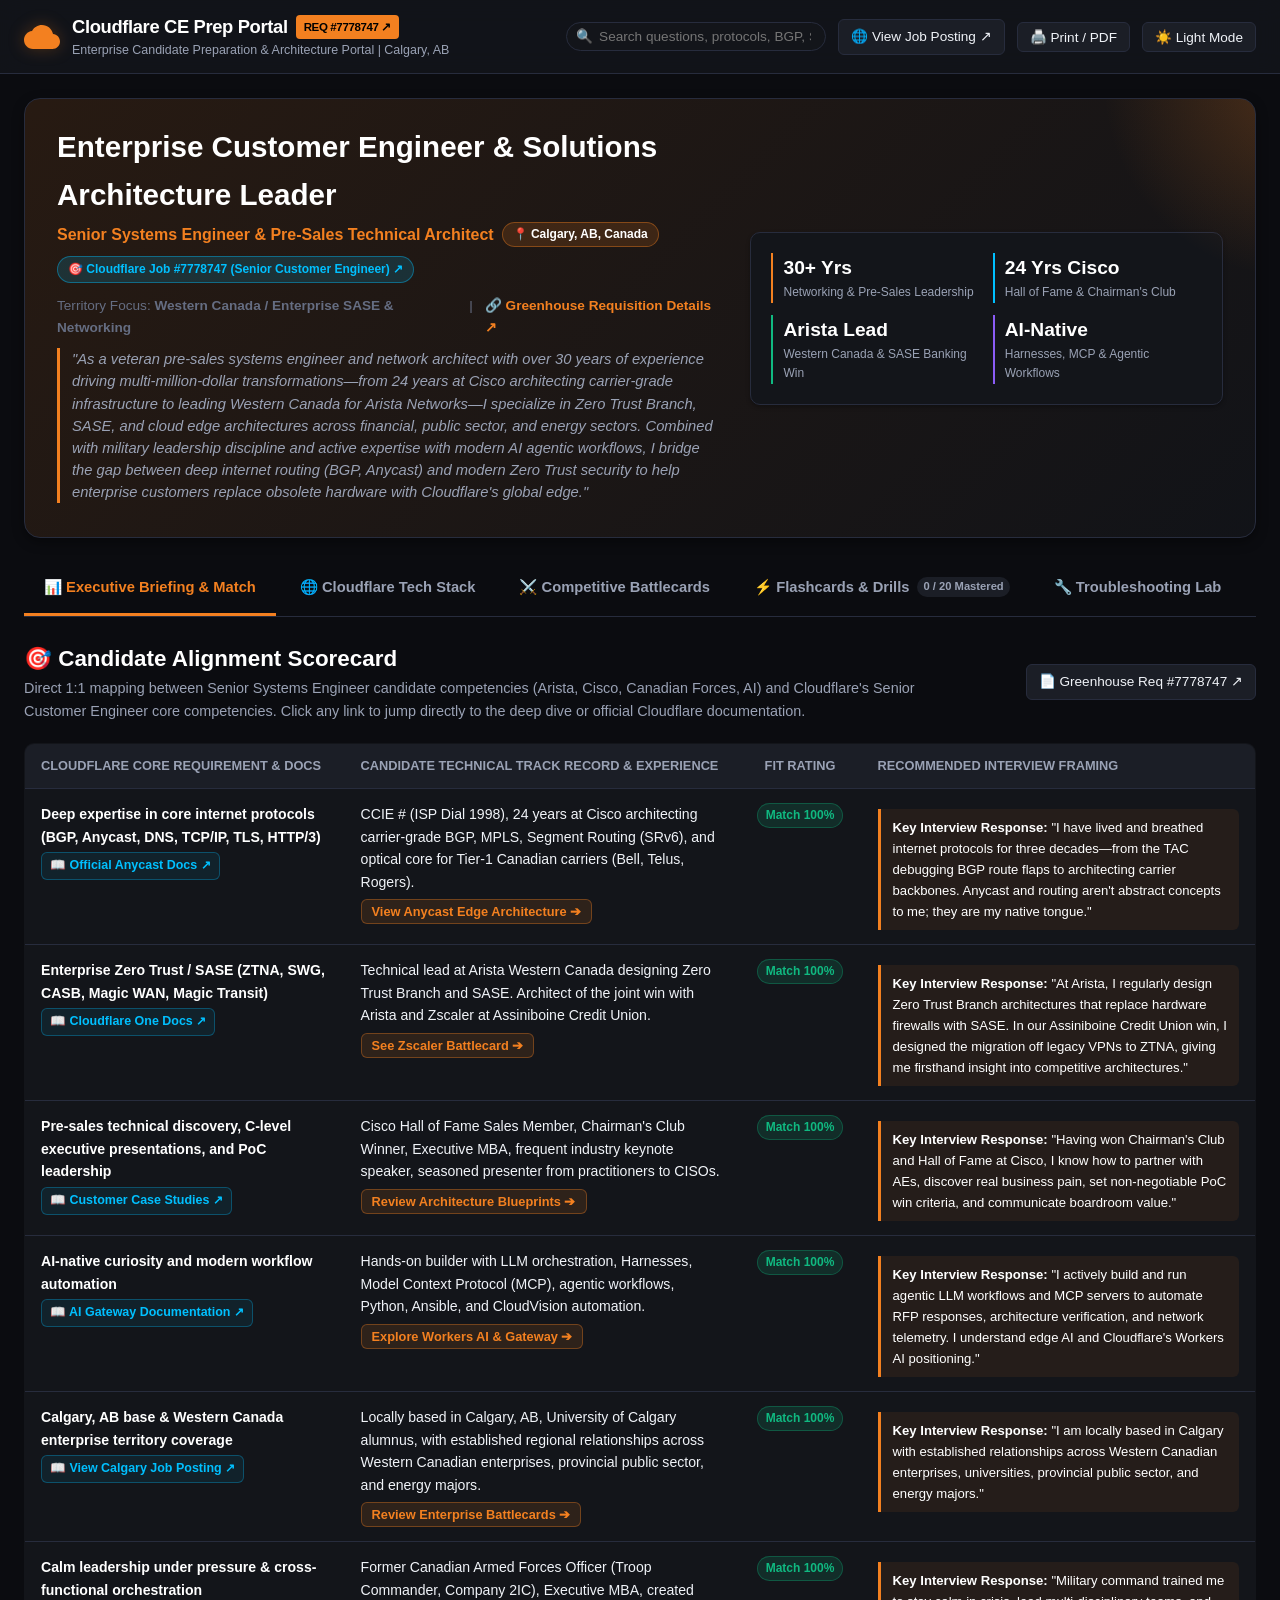
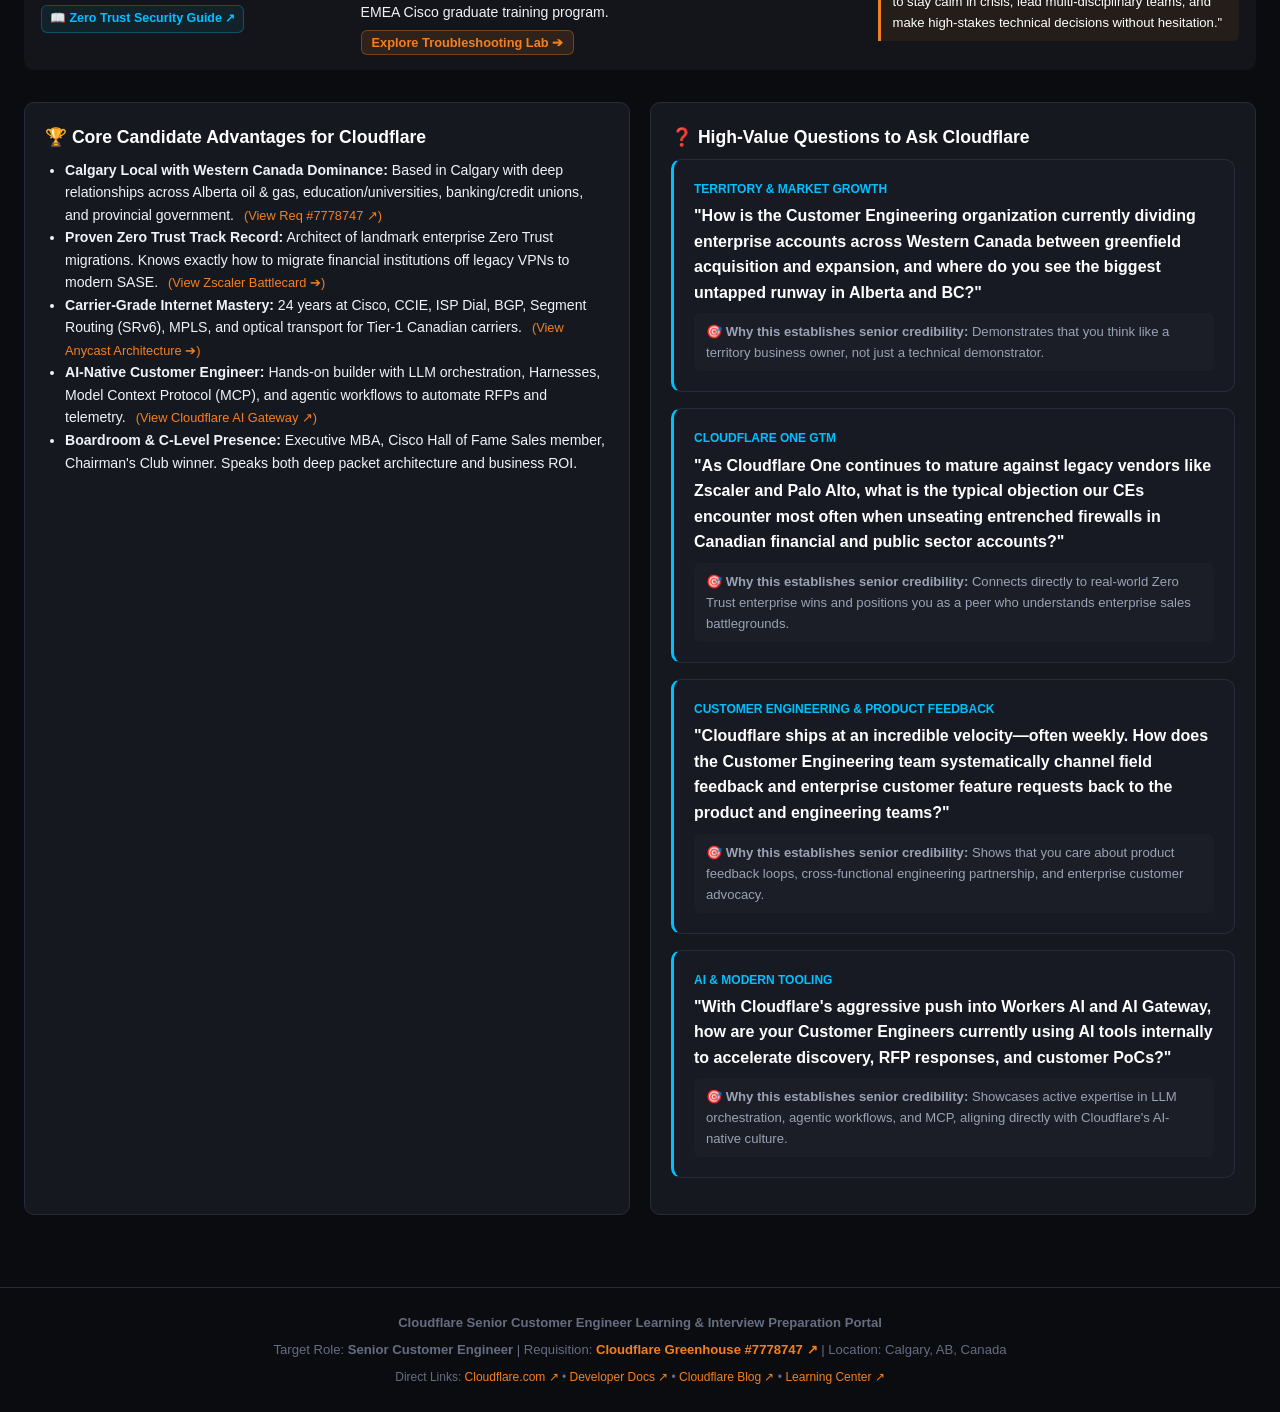
==== commit f58d9a6b: "made website changes" ====
--- a/cloudflare-ce-prep/index.html
+++ b/cloudflare-ce-prep/index.html
@@ -77,18 +77,8 @@
           </a>
         </li>
         <li>
-          <a href="#interviewStagesTab" class="tab-btn" data-tab="interviewStagesTab">
-            🗺️ 5-Round Interview Strategy
-          </a>
-        </li>
-        <li>
           <a href="#flashcardsTab" class="tab-btn" data-tab="flashcardsTab">
             ⚡ Flashcards & Drills <span class="tab-badge" id="masteredProgressText">0/20 Mastered</span>
-          </a>
-        </li>
-        <li>
-          <a href="#mockInterviewTab" class="tab-btn" data-tab="mockInterviewTab">
-            🎯 Mock Interview Q&A
           </a>
         </li>
         <li>
@@ -206,23 +196,7 @@
       </div>
     </div>
 
-    <!-- TAB 4: 5-Stage Interview Process Strategy -->
-    <div class="tab-content" id="interviewStagesTab">
-      <div class="section-header">
-        <div>
-          <h2 class="section-title">🗺️ 5-Round Interview Strategy & Playbook</h2>
-          <p class="section-desc">
-            Step-by-step navigation through the entire Cloudflare hiring process—from the initial Recruiter Screen to the technical architecture whiteboard and "The Orange Cloud" cultural round.
-          </p>
-        </div>
-      </div>
-
-      <div id="interviewStagesContainer">
-        <!-- Populated by app.js -->
-      </div>
-    </div>
-
-    <!-- TAB 5: Interactive Flashcards & Drills -->
+    <!-- TAB 4: Interactive Flashcards & Drills -->
     <div class="tab-content" id="flashcardsTab">
       <div class="section-header">
         <div>
@@ -282,38 +256,7 @@
       </div>
     </div>
 
-    <!-- TAB 6: Mock Interview Simulator -->
-    <div class="tab-content" id="mockInterviewTab">
-      <div class="section-header">
-        <div>
-          <h2 class="section-title">🎯 Mock Interview Practice Simulator</h2>
-          <p class="section-desc">
-            Real questions asked in Cloudflare Customer Engineer interviews. Practice delivering crisp, high-impact 2-minute answers using the built-in timer. Click external references to read official Cloudflare articles on each topic.
-          </p>
-        </div>
-      </div>
-
-      <!-- Practice Timer Bar -->
-      <div class="interview-tool-bar">
-        <div style="display: flex; align-items: center; gap: 12px;">
-          <div class="timer-box">
-            <span style="font-size: 0.85rem; color: var(--text-muted);">Pacing Timer:</span>
-            <span class="timer-display" id="timerDisplay">02:00</span>
-          </div>
-          <button class="action-btn" id="timerToggleBtn">▶️ Start</button>
-          <button class="action-btn" id="timerResetBtn">🔄 Reset</button>
-        </div>
-        <div style="font-size: 0.82rem; color: var(--text-dim);">
-          💡 Aim for 90 to 120 seconds per answer: Situation -> Architectural Decision -> Measurable Business Outcome.
-        </div>
-      </div>
-
-      <div id="mockInterviewList">
-        <!-- Populated by app.js with documentation links & practice timers -->
-      </div>
-    </div>
-
-    <!-- TAB 7: Troubleshooting Lab -->
+    <!-- TAB 5: Troubleshooting Lab -->
     <div class="tab-content" id="troubleshootingTab">
       <div class="section-header">
         <div>
@@ -333,13 +276,13 @@
       </div>
     </div>
 
-    <!-- TAB 8: Architecture Blueprints -->
+    <!-- TAB 6: Architecture Blueprints -->
     <div class="tab-content" id="blueprintsTab">
       <div class="section-header">
         <div>
           <h2 class="section-title">📐 Enterprise Architecture Blueprints</h2>
           <p class="section-desc">
-            Visual reference diagrams for whiteboarding during Stage 4 of the interview: Cloudflare One SASE migration, Magic Transit DDoS protection, and Keyless SSL banking architecture.
+            Visual reference diagrams for whiteboarding and enterprise technical discovery: Cloudflare One SASE migration, Magic Transit DDoS protection, and Keyless SSL banking architecture.
           </p>
         </div>
       </div>
@@ -458,8 +401,8 @@
           💡 <strong>Whiteboard Narrative:</strong> "Unlike legacy DDoS vendors who divert traffic to centralized 'scrubbing centers' causing massive latency spikes, Cloudflare absorbs volumetric attacks locally using Gatebot and eBPF at line rate on the NIC. The customer's on-prem router only receives clean, decapsulated packets via Anycast GRE."
         </div>
         <div style="margin-top: 10px; display: flex; gap: 10px;">
-          <button class="click-through-btn" onclick="window.switchTab('mockInterviewTab', 'accordion-q7')">
-            🎯 Practice DDoS Mitigation Scenario (Q7) ➔
+          <button class="click-through-btn" onclick="window.switchTab('troubleshootingTab')">
+            🔧 Open Diagnostic Lab ➔
           </button>
           <a href="https://blog.cloudflare.com/how-cloudflare-mitigates-bgp-leaks/" target="_blank" rel="noopener noreferrer" class="external-doc-link">
             📖 BGP Route Leak Mitigation Blog ↗
